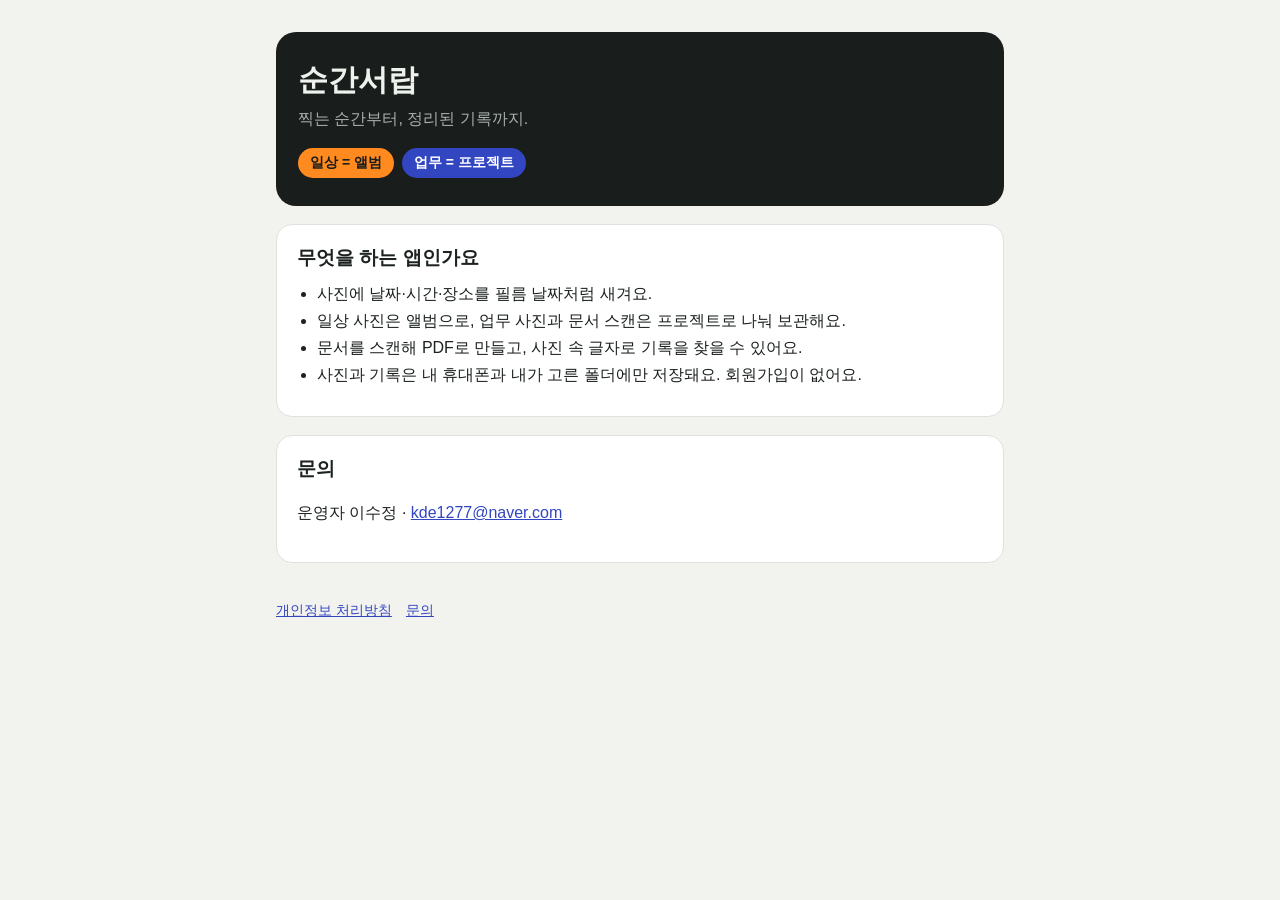
==== index.html @ 38c60491 "순간서랍 홈페이지와 개인정보 처리방침 추가 Co-Authored-By: Claude Opus 5.5 <noreply@anthropic.com> Claude-Session: http" ====
<!doctype html>
<html lang="ko">
<head>
<meta charset="utf-8">
<meta name="viewport" content="width=device-width, initial-scale=1">
<title>순간서랍</title>
<meta name="description" content="사진에 날짜·시간·장소를 새기고, 일상은 앨범으로 업무는 프로젝트로 정리하는 앱">
<link rel="stylesheet" href="style.css">
</head>
<body>
<main>
  <header class="hero">
    <h1>순간서랍</h1>
    <p>찍는 순간부터, 정리된 기록까지.</p>
    <div class="tags"><span class="tag daily">일상 = 앨범</span><span class="tag work">업무 = 프로젝트</span></div>
  </header>
  <section class="card">
    <h2>무엇을 하는 앱인가요</h2>
    <ul>
      <li>사진에 날짜·시간·장소를 필름 날짜처럼 새겨요.</li>
      <li>일상 사진은 앨범으로, 업무 사진과 문서 스캔은 프로젝트로 나눠 보관해요.</li>
      <li>문서를 스캔해 PDF로 만들고, 사진 속 글자로 기록을 찾을 수 있어요.</li>
      <li>사진과 기록은 내 휴대폰과 내가 고른 폴더에만 저장돼요. 회원가입이 없어요.</li>
    </ul>
  </section>
  <section class="card">
    <h2>문의</h2>
    <p>운영자 이수정 · <a href="mailto:kde1277@naver.com">kde1277@naver.com</a></p>
  </section>
  <footer><a href="privacy.html">개인정보 처리방침</a><a href="mailto:kde1277@naver.com">문의</a></footer>
</main>
</body>
</html>
---- style.css ----
:root { --bg: #F2F3EF; --surface: #FFFFFF; --text: #1C2220; --muted: #59625D; --border: #DFE2DC; --daily: #FF8A1F; --work: #3346C2; --film: #191D1B; }
* { box-sizing: border-box; }
html { -webkit-text-size-adjust: 100%; }
body { margin: 0; background: var(--bg); color: var(--text); font-family: "IBM Plex Sans KR", -apple-system, "Apple SD Gothic Neo", "Malgun Gothic", sans-serif; line-height: 1.7; word-break: keep-all; overflow-wrap: anywhere; }
main { max-width: 760px; margin: 0 auto; padding: 32px 16px 56px; }
header.hero { background: var(--film); color: #EEF1EC; border-radius: 20px; padding: 28px 22px; }
header.hero h1 { margin: 0 0 6px; font-size: 30px; line-height: 1.3; }
header.hero p { margin: 0; color: #A9B1AC; }
.tags { display: flex; gap: 8px; flex-wrap: wrap; margin-top: 16px; }
.tag { border-radius: 999px; padding: 3px 12px; font-size: 14px; font-weight: 600; }
.tag.daily { background: var(--daily); color: var(--film); }
.tag.work { background: var(--work); color: #fff; }
section.card { background: var(--surface); border: 1px solid var(--border); border-radius: 16px; padding: 20px; margin-top: 18px; }
h2 { font-size: 19px; margin: 28px 0 8px; line-height: 1.4; }
section.card h2 { margin-top: 0; }
ul { padding-left: 20px; margin: 8px 0; }
a { color: var(--work); }
.table-wrap { overflow-x: auto; -webkit-overflow-scrolling: touch; margin: 12px 0; }
table { border-collapse: collapse; width: 100%; min-width: 560px; font-size: 14px; background: var(--surface); }
th, td { border: 1px solid var(--border); padding: 8px 10px; text-align: left; vertical-align: top; }
th { background: #E9EBE6; }
.muted { color: var(--muted); font-size: 14px; }
footer { margin-top: 36px; color: var(--muted); font-size: 14px; }
footer a { margin-right: 14px; }
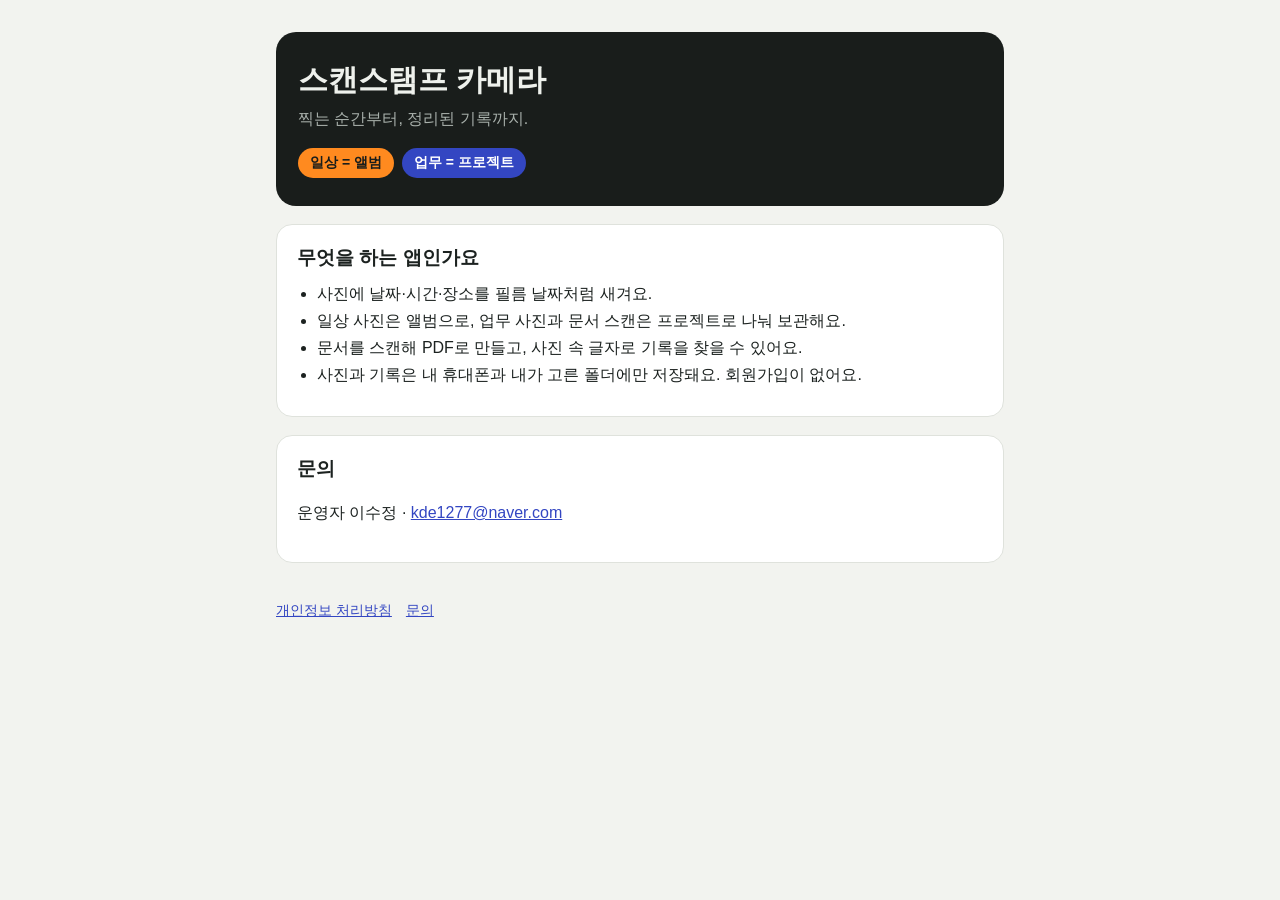
==== commit 83630d27: "앱 이름을 '스캔스탬프 카메라'로 변경 홈과 개인정보 처리방침의 앱 이름을 바꾸고, 처리방침 첫 문단에 이전 이름 '순간서랍'을 함께 적음.  Co-Authored-By: Clau" ====
--- a/index.html
+++ b/index.html
@@ -3,14 +3,14 @@
 <head>
 <meta charset="utf-8">
 <meta name="viewport" content="width=device-width, initial-scale=1">
-<title>순간서랍</title>
+<title>스캔스탬프 카메라</title>
 <meta name="description" content="사진에 날짜·시간·장소를 새기고, 일상은 앨범으로 업무는 프로젝트로 정리하는 앱">
 <link rel="stylesheet" href="style.css">
 </head>
 <body>
 <main>
   <header class="hero">
-    <h1>순간서랍</h1>
+    <h1>스캔스탬프 카메라</h1>
     <p>찍는 순간부터, 정리된 기록까지.</p>
     <div class="tags"><span class="tag daily">일상 = 앨범</span><span class="tag work">업무 = 프로젝트</span></div>
   </header>
--- a/style.css
+++ b/style.css
@@ -12,6 +12,7 @@
 .tag.work { background: var(--work); color: #fff; }
 section.card { background: var(--surface); border: 1px solid var(--border); border-radius: 16px; padding: 20px; margin-top: 18px; }
 h2 { font-size: 19px; margin: 28px 0 8px; line-height: 1.4; }
+h3 { font-size: 16px; margin: 20px 0 6px; line-height: 1.4; }
 section.card h2 { margin-top: 0; }
 ul { padding-left: 20px; margin: 8px 0; }
 a { color: var(--work); }
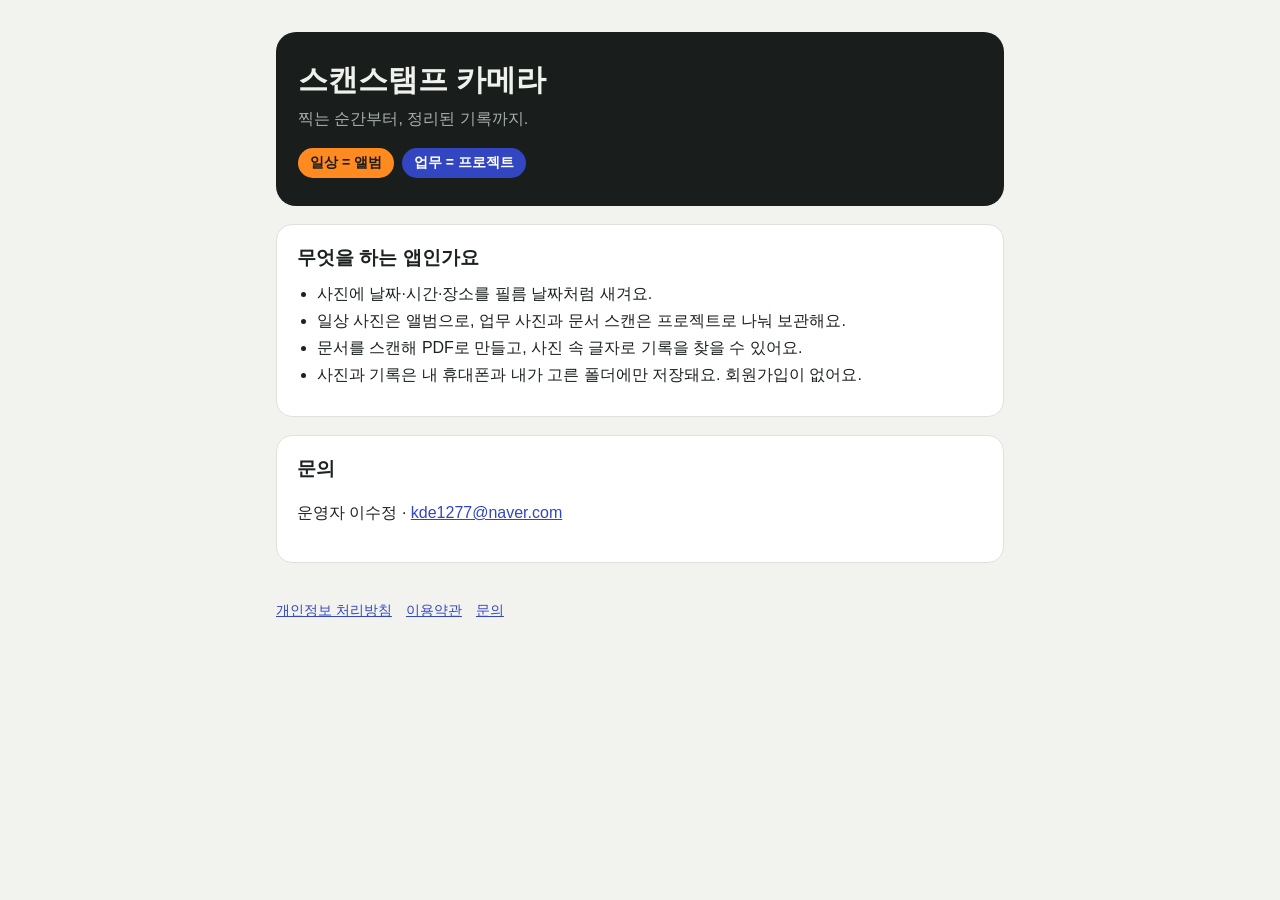
==== commit 263066be: "이용약관 페이지 추가, 처리방침에 광고 시점·Google API 제한적 사용·삭제 범위 반영 Co-Authored-By: Claude Opus 5.5 <noreply@anthrop" ====
--- a/index.html
+++ b/index.html
@@ -27,7 +27,7 @@
     <h2>문의</h2>
     <p>운영자 이수정 · <a href="mailto:kde1277@naver.com">kde1277@naver.com</a></p>
   </section>
-  <footer><a href="privacy.html">개인정보 처리방침</a><a href="mailto:kde1277@naver.com">문의</a></footer>
+  <footer><a href="privacy.html">개인정보 처리방침</a><a href="terms.html">이용약관</a><a href="mailto:kde1277@naver.com">문의</a></footer>
 </main>
 </body>
 </html>
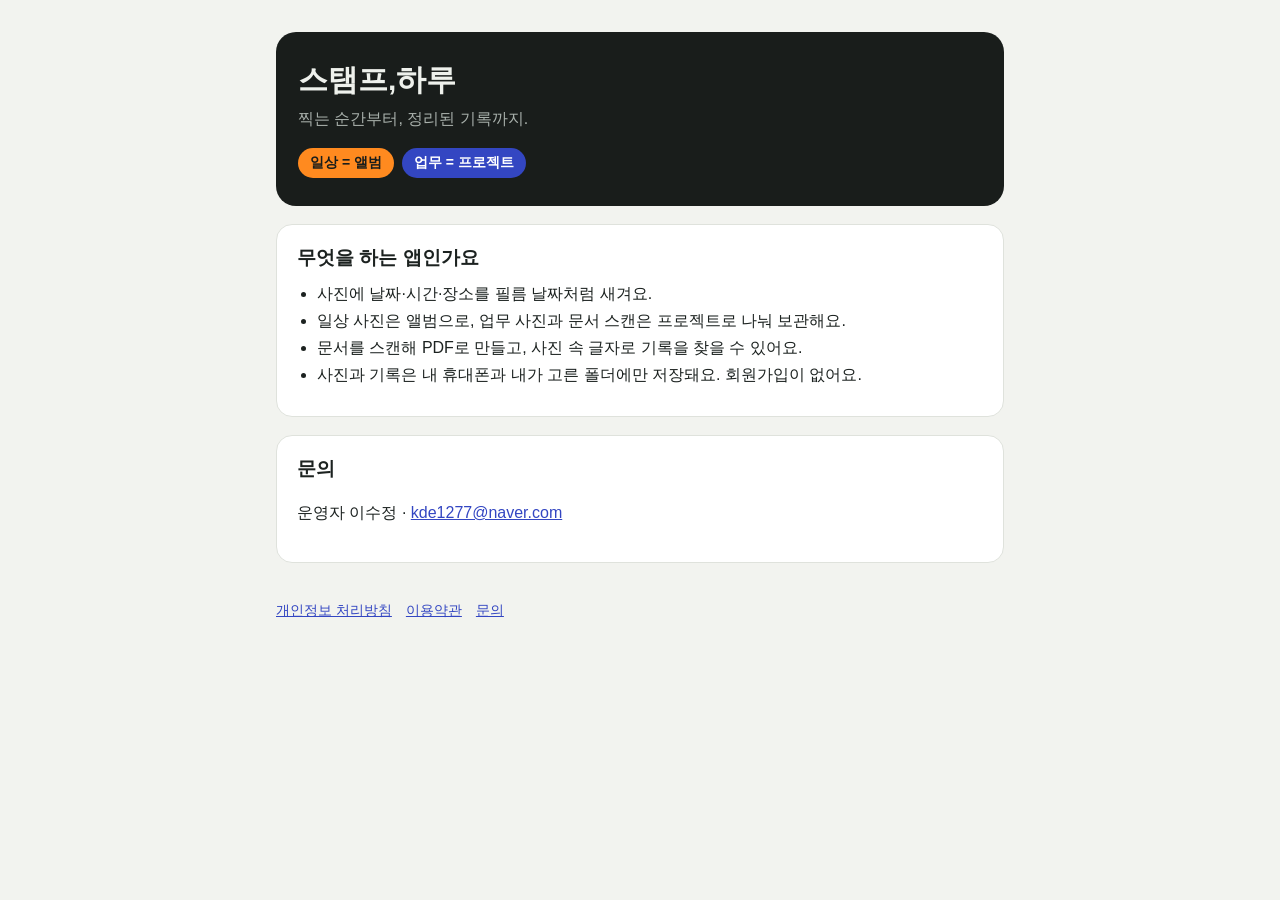
==== commit a92959c5: "앱 이름을 '스탬프,하루'로 바꿈 (처리방침·약관·첫 화면, 이전 이름 함께 적음) Co-Authored-By: Claude Opus 5.5 <noreply@anthropic.co" ====
--- a/index.html
+++ b/index.html
@@ -3,14 +3,14 @@
 <head>
 <meta charset="utf-8">
 <meta name="viewport" content="width=device-width, initial-scale=1">
-<title>스캔스탬프 카메라</title>
+<title>스탬프,하루</title>
 <meta name="description" content="사진에 날짜·시간·장소를 새기고, 일상은 앨범으로 업무는 프로젝트로 정리하는 앱">
 <link rel="stylesheet" href="style.css">
 </head>
 <body>
 <main>
   <header class="hero">
-    <h1>스캔스탬프 카메라</h1>
+    <h1>스탬프,하루</h1>
     <p>찍는 순간부터, 정리된 기록까지.</p>
     <div class="tags"><span class="tag daily">일상 = 앨범</span><span class="tag work">업무 = 프로젝트</span></div>
   </header>
